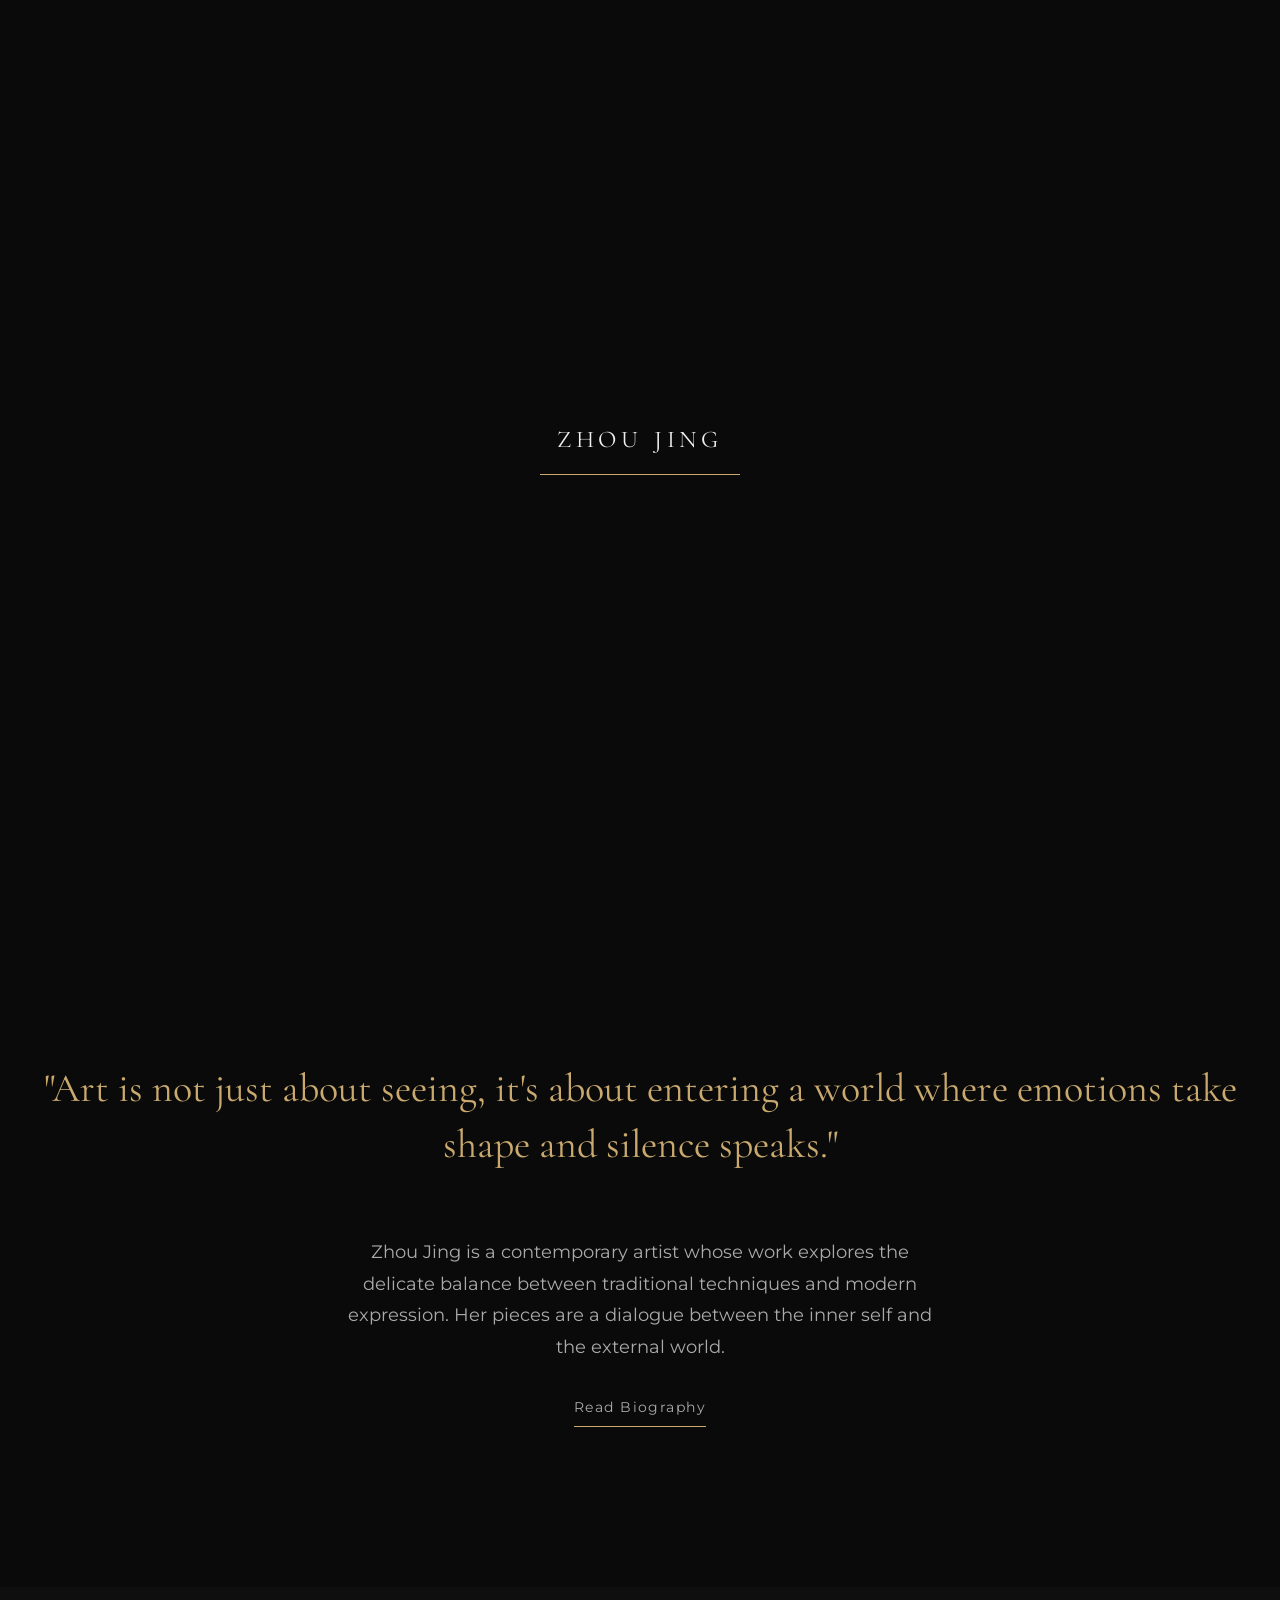
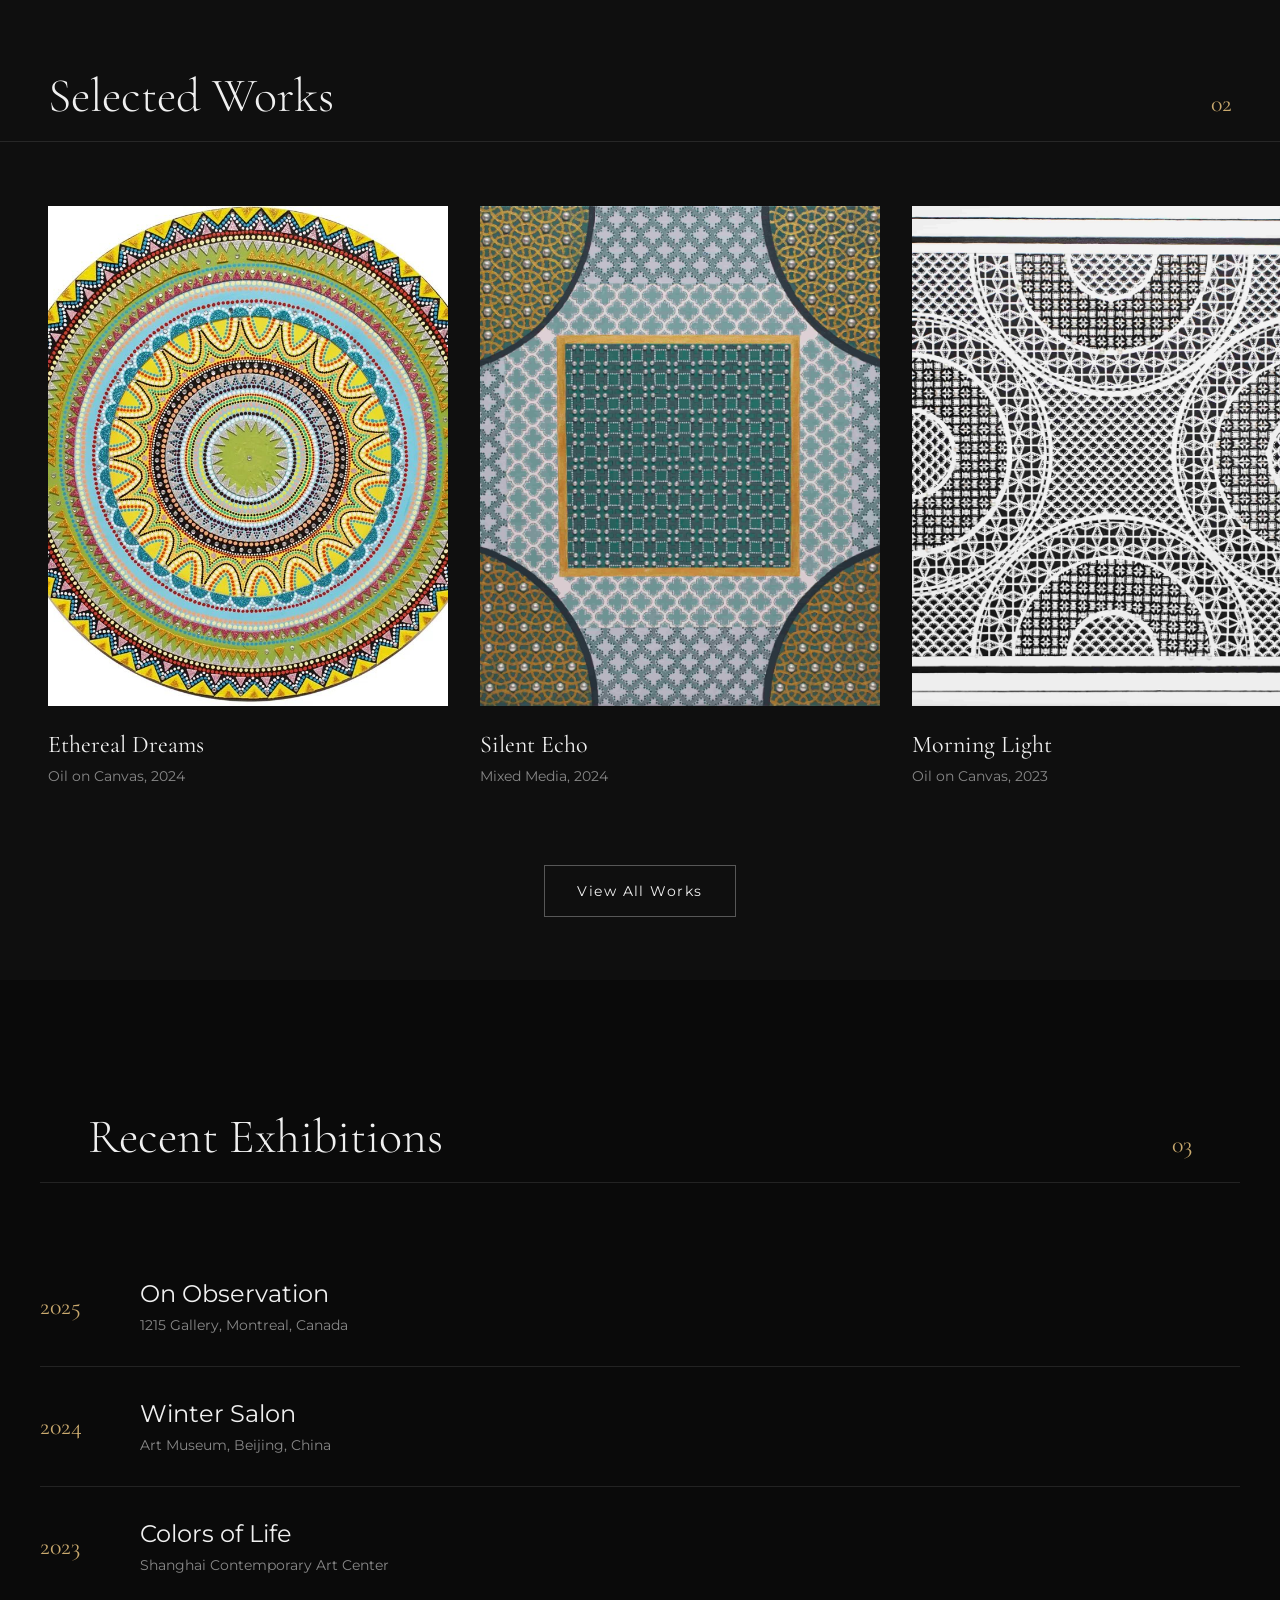
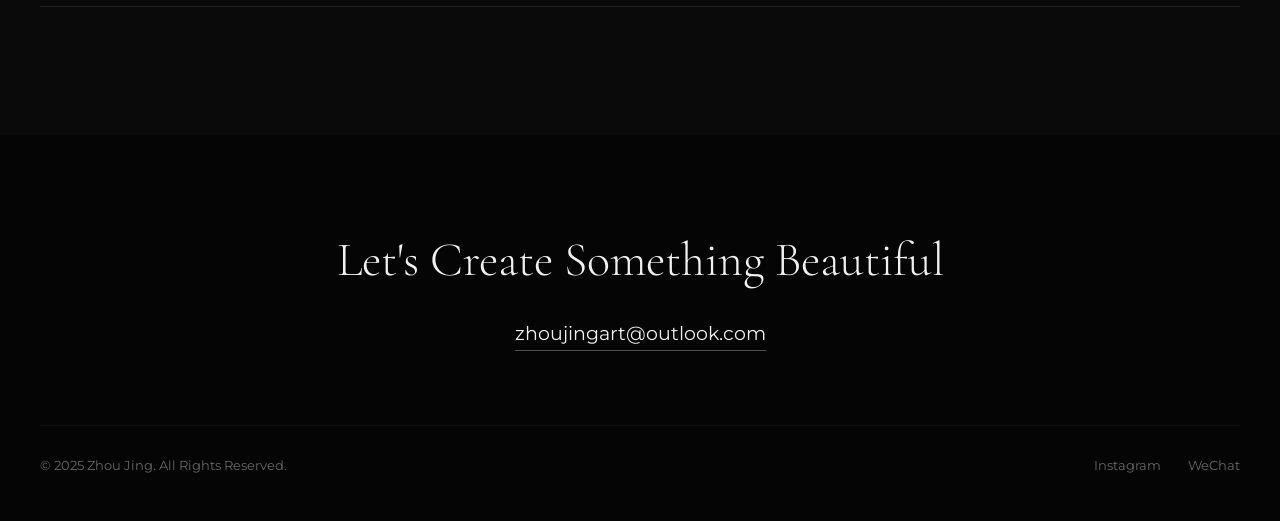
==== v2/index.html @ 1f23a7e6 "Initialize v2 website design: Immersive dark theme, custom cursor, and smooth animations" ====
<!DOCTYPE html>
<html lang="en">

<head>
    <meta charset="UTF-8">
    <meta name="viewport" content="width=device-width, initial-scale=1.0">
    <title>Zhou Jing | Artist</title>
    <link rel="preconnect" href="https://fonts.googleapis.com">
    <link rel="preconnect" href="https://fonts.gstatic.com" crossorigin>
    <link
        href="https://fonts.googleapis.com/css2?family=Cormorant+Garamond:ital,wght@0,300;0,400;0,600;1,400&family=Montserrat:wght@300;400;500&display=swap"
        rel="stylesheet">
    <link rel="stylesheet" href="https://cdnjs.cloudflare.com/ajax/libs/font-awesome/6.0.0/css/all.min.css">
    <link rel="stylesheet" href="css/style.css">
</head>

<body>
    <!-- Custom Cursor -->
    <div class="cursor"></div>
    <div class="cursor-follower"></div>

    <!-- Loading Screen -->
    <div class="loader">
        <div class="loader-text">ZHOU JING</div>
        <div class="loader-line"></div>
    </div>

    <!-- Navigation -->
    <nav class="navbar">
        <div class="logo">ZHOU JING</div>
        <div class="menu-toggle">
            <span>MENU</span>
            <div class="hamburger">
                <div class="line"></div>
                <div class="line"></div>
            </div>
        </div>
    </nav>

    <!-- Full Screen Menu Overlay -->
    <div class="menu-overlay">
        <div class="menu-close">CLOSE</div>
        <ul class="menu-items">
            <li><a href="#home" class="menu-link">Home <span class="menu-number">01</span></a></li>
            <li><a href="#works" class="menu-link">Works <span class="menu-number">02</span></a></li>
            <li><a href="#exhibitions" class="menu-link">Exhibitions <span class="menu-number">03</span></a></li>
            <li><a href="#about" class="menu-link">About <span class="menu-number">04</span></a></li>
            <li><a href="#contact" class="menu-link">Contact <span class="menu-number">05</span></a></li>
        </ul>
        <div class="menu-footer">
            <div class="social-links">
                <a href="#">Instagram</a>
                <a href="#">WeChat</a>
            </div>
        </div>
    </div>

    <main id="smooth-wrapper">
        <div id="smooth-content">

            <!-- Hero Section -->
            <section id="home" class="hero-section">
                <div class="hero-image-container">
                    <div class="hero-image" style="background-image: url('../images/paintings/painting_18.jpg');"></div>
                    <div class="hero-overlay"></div>
                </div>
                <div class="hero-content">
                    <h1 class="hero-title">
                        <span class="line">Contemporary</span>
                        <span class="line">Artist &</span>
                        <span class="line">Designer</span>
                    </h1>
                    <div class="scroll-indicator">
                        <span>SCROLL</span>
                        <div class="line"></div>
                    </div>
                </div>
            </section>

            <!-- Intro Section -->
            <section class="intro-section">
                <div class="container">
                    <div class="intro-text">
                        <p>"Art is not just about seeing, it's about entering a world where emotions take shape and
                            silence speaks."</p>
                    </div>
                    <div class="intro-bio">
                        <p>Zhou Jing is a contemporary artist whose work explores the delicate balance between
                            traditional techniques and modern expression. Her pieces are a dialogue between the inner
                            self and the external world.</p>
                        <a href="#about" class="btn-link">Read Biography</a>
                    </div>
                </div>
            </section>

            <!-- Selected Works (Horizontal Scroll) -->
            <section id="works" class="works-section">
                <div class="section-header">
                    <h2>Selected Works</h2>
                    <span class="section-number">02</span>
                </div>
                <div class="works-gallery">
                    <!-- Work Item 1 -->
                    <div class="work-item">
                        <div class="work-image">
                            <img src="../images/paintings/painting_01.jpg" alt="Artwork 1">
                        </div>
                        <div class="work-info">
                            <h3>Ethereal Dreams</h3>
                            <p>Oil on Canvas, 2024</p>
                        </div>
                    </div>
                    <!-- Work Item 2 -->
                    <div class="work-item">
                        <div class="work-image">
                            <img src="../images/paintings/painting_02.jpg" alt="Artwork 2">
                        </div>
                        <div class="work-info">
                            <h3>Silent Echo</h3>
                            <p>Mixed Media, 2024</p>
                        </div>
                    </div>
                    <!-- Work Item 3 -->
                    <div class="work-item">
                        <div class="work-image">
                            <img src="../images/paintings/painting_03.jpg" alt="Artwork 3">
                        </div>
                        <div class="work-info">
                            <h3>Morning Light</h3>
                            <p>Oil on Canvas, 2023</p>
                        </div>
                    </div>
                    <!-- Work Item 4 -->
                    <div class="work-item">
                        <div class="work-image">
                            <img src="../images/paintings/painting_04.jpg" alt="Artwork 4">
                        </div>
                        <div class="work-info">
                            <h3>Inner Peace</h3>
                            <p>Acrylic, 2023</p>
                        </div>
                    </div>
                </div>
                <div class="view-all-container">
                    <a href="#" class="btn-outline">View All Works</a>
                </div>
            </section>

            <!-- Exhibitions Preview -->
            <section id="exhibitions" class="exhibitions-section">
                <div class="container">
                    <div class="section-header">
                        <h2>Recent Exhibitions</h2>
                        <span class="section-number">03</span>
                    </div>
                    <div class="exhibition-list">
                        <div class="exhibition-row">
                            <div class="ex-year">2025</div>
                            <div class="ex-info">
                                <h3>On Observation</h3>
                                <p>1215 Gallery, Montreal, Canada</p>
                            </div>
                            <div class="ex-link"><i class="fas fa-arrow-right"></i></div>
                        </div>
                        <div class="exhibition-row">
                            <div class="ex-year">2024</div>
                            <div class="ex-info">
                                <h3>Winter Salon</h3>
                                <p>Art Museum, Beijing, China</p>
                            </div>
                            <div class="ex-link"><i class="fas fa-arrow-right"></i></div>
                        </div>
                        <div class="exhibition-row">
                            <div class="ex-year">2023</div>
                            <div class="ex-info">
                                <h3>Colors of Life</h3>
                                <p>Shanghai Contemporary Art Center</p>
                            </div>
                            <div class="ex-link"><i class="fas fa-arrow-right"></i></div>
                        </div>
                    </div>
                </div>
            </section>

            <!-- Footer -->
            <footer id="contact" class="footer-section">
                <div class="container">
                    <div class="footer-content">
                        <h2>Let's Create Something Beautiful</h2>
                        <a href="mailto:zhoujingart@outlook.com" class="email-link">zhoujingart@outlook.com</a>
                        <div class="footer-bottom">
                            <div class="copyright">&copy; 2025 Zhou Jing. All Rights Reserved.</div>
                            <div class="socials">
                                <a href="#">Instagram</a>
                                <a href="#">WeChat</a>
                            </div>
                        </div>
                    </div>
                </div>
            </footer>

        </div>
    </main>

    <script src="js/main.js"></script>
</body>

</html>
---- v2/css/style.css ----
:root {
    --bg-color: #0a0a0a;
    --text-color: #f0f0f0;
    --accent-color: #c9a96e;
    --font-serif: 'Cormorant Garamond', serif;
    --font-sans: 'Montserrat', sans-serif;
    --cursor-size: 20px;
}

* {
    margin: 0;
    padding: 0;
    box-sizing: border-box;
}

body {
    background-color: var(--bg-color);
    color: var(--text-color);
    font-family: var(--font-sans);
    overflow-x: hidden;
    cursor: none; /* Hide default cursor for custom one */
}

a {
    text-decoration: none;
    color: inherit;
    cursor: none;
}

/* Custom Cursor */
.cursor {
    width: 8px;
    height: 8px;
    background: var(--text-color);
    border-radius: 50%;
    position: fixed;
    top: 0;
    left: 0;
    pointer-events: none;
    z-index: 9999;
    transform: translate(-50%, -50%);
    transition: width 0.2s, height 0.2s;
}

.cursor-follower {
    width: 40px;
    height: 40px;
    border: 1px solid rgba(255, 255, 255, 0.5);
    border-radius: 50%;
    position: fixed;
    top: 0;
    left: 0;
    pointer-events: none;
    z-index: 9998;
    transform: translate(-50%, -50%);
    transition: transform 0.1s ease-out;
}

/* Loader */
.loader {
    position: fixed;
    top: 0;
    left: 0;
    width: 100%;
    height: 100%;
    background: var(--bg-color);
    z-index: 10000;
    display: flex;
    flex-direction: column;
    justify-content: center;
    align-items: center;
    transition: opacity 0.5s ease, visibility 0.5s;
}

.loader.hidden {
    opacity: 0;
    visibility: hidden;
}

.loader-text {
    font-family: var(--font-serif);
    font-size: 1.5rem;
    letter-spacing: 0.2em;
    margin-bottom: 20px;
}

.loader-line {
    width: 0;
    height: 1px;
    background: var(--accent-color);
    animation: loadLine 1.5s ease-in-out forwards;
}

@keyframes loadLine {
    0% { width: 0; }
    100% { width: 200px; }
}

/* Navigation */
.navbar {
    position: fixed;
    top: 0;
    left: 0;
    width: 100%;
    padding: 2rem 3rem;
    display: flex;
    justify-content: space-between;
    align-items: center;
    z-index: 1000;
    mix-blend-mode: difference;
}

.logo {
    font-family: var(--font-serif);
    font-size: 1.5rem;
    font-weight: 600;
    letter-spacing: 0.1em;
}

.menu-toggle {
    display: flex;
    align-items: center;
    gap: 1rem;
    cursor: pointer;
}

.menu-toggle span {
    font-size: 0.8rem;
    letter-spacing: 0.1em;
    text-transform: uppercase;
}

.hamburger {
    width: 30px;
    height: 20px;
    display: flex;
    flex-direction: column;
    justify-content: space-between;
}

.hamburger .line {
    width: 100%;
    height: 1px;
    background: #fff;
    transition: transform 0.3s;
}

/* Menu Overlay */
.menu-overlay {
    position: fixed;
    top: 0;
    left: 0;
    width: 100%;
    height: 100%;
    background: var(--bg-color);
    z-index: 2000;
    display: flex;
    flex-direction: column;
    justify-content: center;
    align-items: center;
    opacity: 0;
    visibility: hidden;
    transition: opacity 0.5s ease, visibility 0.5s;
}

.menu-overlay.active {
    opacity: 1;
    visibility: visible;
}

.menu-close {
    position: absolute;
    top: 2rem;
    right: 3rem;
    cursor: pointer;
    font-size: 0.8rem;
    letter-spacing: 0.1em;
}

.menu-items {
    list-style: none;
    text-align: center;
}

.menu-link {
    font-family: var(--font-serif);
    font-size: 4rem;
    color: var(--text-color);
    display: block;
    margin: 1rem 0;
    position: relative;
    transition: color 0.3s;
}

.menu-link:hover {
    color: var(--accent-color);
    font-style: italic;
}

.menu-number {
    font-family: var(--font-sans);
    font-size: 1rem;
    position: absolute;
    top: 0;
    right: -30px;
    opacity: 0.5;
}

/* Hero Section */
.hero-section {
    height: 100vh;
    width: 100%;
    position: relative;
    overflow: hidden;
    display: flex;
    align-items: center;
    justify-content: center;
}

.hero-image-container {
    position: absolute;
    top: 0;
    left: 0;
    width: 100%;
    height: 100%;
    z-index: -1;
}

.hero-image {
    width: 100%;
    height: 100%;
    background-size: cover;
    background-position: center;
    transform: scale(1.1);
    transition: transform 10s ease;
}

.hero-overlay {
    position: absolute;
    top: 0;
    left: 0;
    width: 100%;
    height: 100%;
    background: rgba(0,0,0,0.3);
}

.hero-content {
    text-align: center;
    z-index: 1;
}

.hero-title {
    font-family: var(--font-serif);
    font-size: 6rem;
    line-height: 1;
    font-weight: 300;
    display: flex;
    flex-direction: column;
    mix-blend-mode: overlay;
}

.hero-title .line {
    display: block;
    opacity: 0;
    transform: translateY(30px);
    animation: fadeUp 1s ease forwards;
}

.hero-title .line:nth-child(1) { animation-delay: 0.5s; }
.hero-title .line:nth-child(2) { animation-delay: 0.7s; }
.hero-title .line:nth-child(3) { animation-delay: 0.9s; }

@keyframes fadeUp {
    to {
        opacity: 1;
        transform: translateY(0);
    }
}

.scroll-indicator {
    position: absolute;
    bottom: 3rem;
    left: 50%;
    transform: translateX(-50%);
    display: flex;
    flex-direction: column;
    align-items: center;
    gap: 10px;
    opacity: 0.7;
}

.scroll-indicator span {
    font-size: 0.7rem;
    letter-spacing: 0.2em;
}

.scroll-indicator .line {
    width: 1px;
    height: 50px;
    background: #fff;
}

/* Intro Section */
.intro-section {
    padding: 10rem 2rem;
    background: var(--bg-color);
}

.container {
    max-width: 1200px;
    margin: 0 auto;
}

.intro-text {
    font-family: var(--font-serif);
    font-size: 2.5rem;
    line-height: 1.4;
    text-align: center;
    margin-bottom: 4rem;
    color: var(--accent-color);
}

.intro-bio {
    max-width: 600px;
    margin: 0 auto;
    text-align: center;
    font-size: 1.1rem;
    line-height: 1.8;
    color: #aaa;
}

.btn-link {
    display: inline-block;
    margin-top: 2rem;
    border-bottom: 1px solid var(--accent-color);
    padding-bottom: 5px;
    font-size: 0.9rem;
    letter-spacing: 0.1em;
    transition: color 0.3s;
}

.btn-link:hover {
    color: var(--accent-color);
}

/* Works Section */
.works-section {
    padding: 5rem 0;
    background: #0f0f0f;
    overflow: hidden;
}

.section-header {
    display: flex;
    justify-content: space-between;
    align-items: baseline;
    padding: 0 3rem;
    margin-bottom: 4rem;
    border-bottom: 1px solid rgba(255,255,255,0.1);
    padding-bottom: 1rem;
}

.section-header h2 {
    font-family: var(--font-serif);
    font-size: 3rem;
    font-weight: 300;
}

.section-number {
    font-family: var(--font-serif);
    font-size: 1.5rem;
    color: var(--accent-color);
}

.works-gallery {
    display: flex;
    gap: 2rem;
    padding: 0 3rem;
    overflow-x: auto;
    padding-bottom: 2rem;
    scrollbar-width: none; /* Firefox */
}

.works-gallery::-webkit-scrollbar {
    display: none; /* Chrome/Safari */
}

.work-item {
    min-width: 400px;
    position: relative;
    transition: transform 0.3s;
}

.work-item:hover {
    transform: scale(0.98);
}

.work-image {
    width: 100%;
    height: 500px;
    overflow: hidden;
    margin-bottom: 1.5rem;
}

.work-image img {
    width: 100%;
    height: 100%;
    object-fit: cover;
    transition: transform 0.5s;
}

.work-item:hover .work-image img {
    transform: scale(1.05);
}

.work-info h3 {
    font-family: var(--font-serif);
    font-size: 1.5rem;
    font-weight: 400;
    margin-bottom: 0.5rem;
}

.work-info p {
    font-size: 0.9rem;
    color: #888;
}

.view-all-container {
    text-align: center;
    margin-top: 4rem;
}

.btn-outline {
    border: 1px solid rgba(255,255,255,0.3);
    padding: 1rem 2rem;
    font-size: 0.9rem;
    letter-spacing: 0.1em;
    transition: all 0.3s;
}

.btn-outline:hover {
    background: #fff;
    color: #000;
}

/* Exhibitions Section */
.exhibitions-section {
    padding: 8rem 0;
}

.exhibition-row {
    display: flex;
    align-items: center;
    padding: 2rem 0;
    border-bottom: 1px solid rgba(255,255,255,0.1);
    transition: background 0.3s;
}

.exhibition-row:hover {
    background: rgba(255,255,255,0.02);
}

.ex-year {
    font-family: var(--font-serif);
    font-size: 1.5rem;
    color: var(--accent-color);
    width: 100px;
}

.ex-info {
    flex: 1;
}

.ex-info h3 {
    font-size: 1.5rem;
    font-weight: 400;
    margin-bottom: 0.5rem;
}

.ex-info p {
    color: #888;
    font-size: 0.9rem;
}

.ex-link {
    opacity: 0;
    transform: translateX(-20px);
    transition: all 0.3s;
}

.exhibition-row:hover .ex-link {
    opacity: 1;
    transform: translateX(0);
}

/* Footer */
.footer-section {
    padding: 6rem 0 3rem;
    background: #050505;
    text-align: center;
}

.footer-content h2 {
    font-family: var(--font-serif);
    font-size: 3rem;
    margin-bottom: 2rem;
    font-weight: 300;
}

.email-link {
    font-size: 1.2rem;
    border-bottom: 1px solid rgba(255,255,255,0.3);
    padding-bottom: 5px;
    transition: color 0.3s;
}

.email-link:hover {
    color: var(--accent-color);
    border-color: var(--accent-color);
}

.footer-bottom {
    margin-top: 5rem;
    display: flex;
    justify-content: space-between;
    align-items: center;
    font-size: 0.8rem;
    color: #666;
    border-top: 1px solid rgba(255,255,255,0.05);
    padding-top: 2rem;
}

.socials a {
    margin-left: 1.5rem;
    transition: color 0.3s;
}

.socials a:hover {
    color: #fff;
}

/* Responsive */
@media (max-width: 768px) {
    .hero-title {
        font-size: 3rem;
    }
    
    .navbar {
        padding: 1.5rem;
    }
    
    .works-gallery {
        padding: 0 1.5rem;
    }
    
    .work-item {
        min-width: 300px;
    }
    
    .section-header {
        padding: 0 1.5rem;
    }
    
    .footer-bottom {
        flex-direction: column;
        gap: 1rem;
    }
}
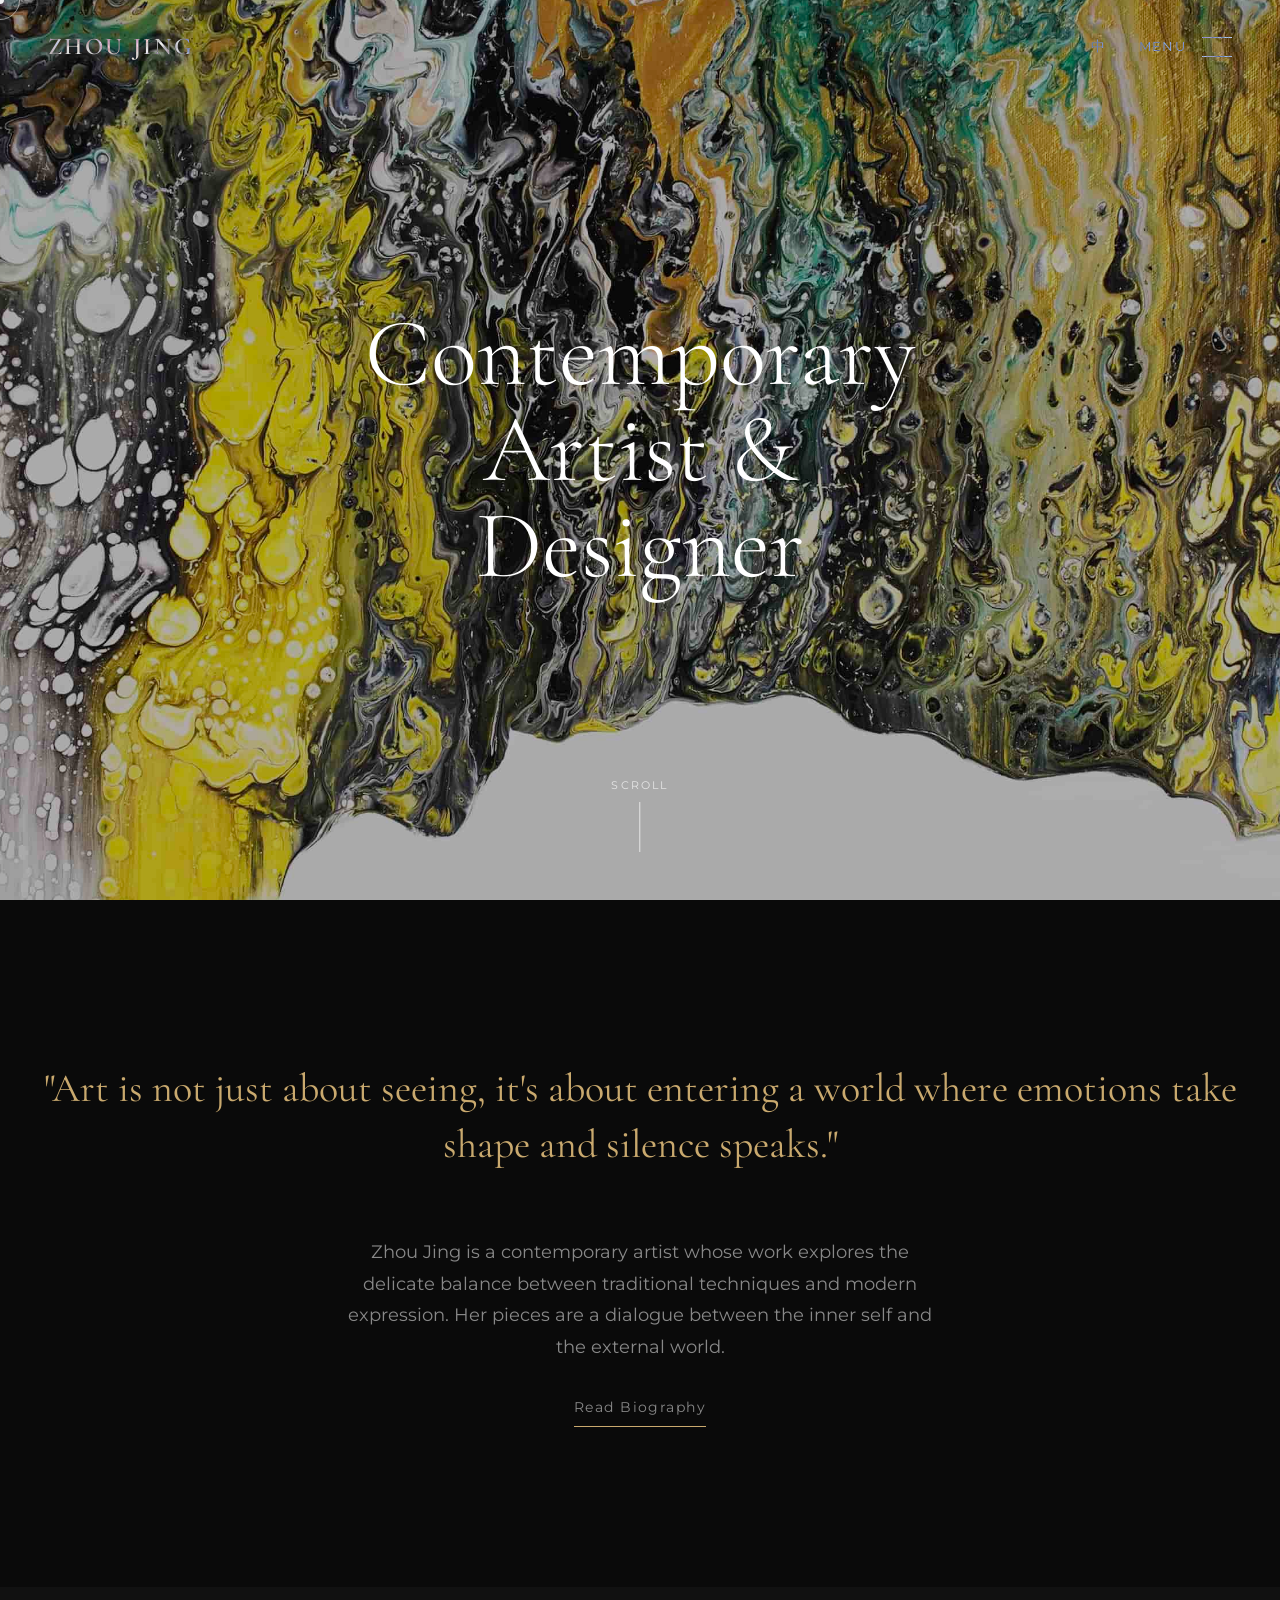
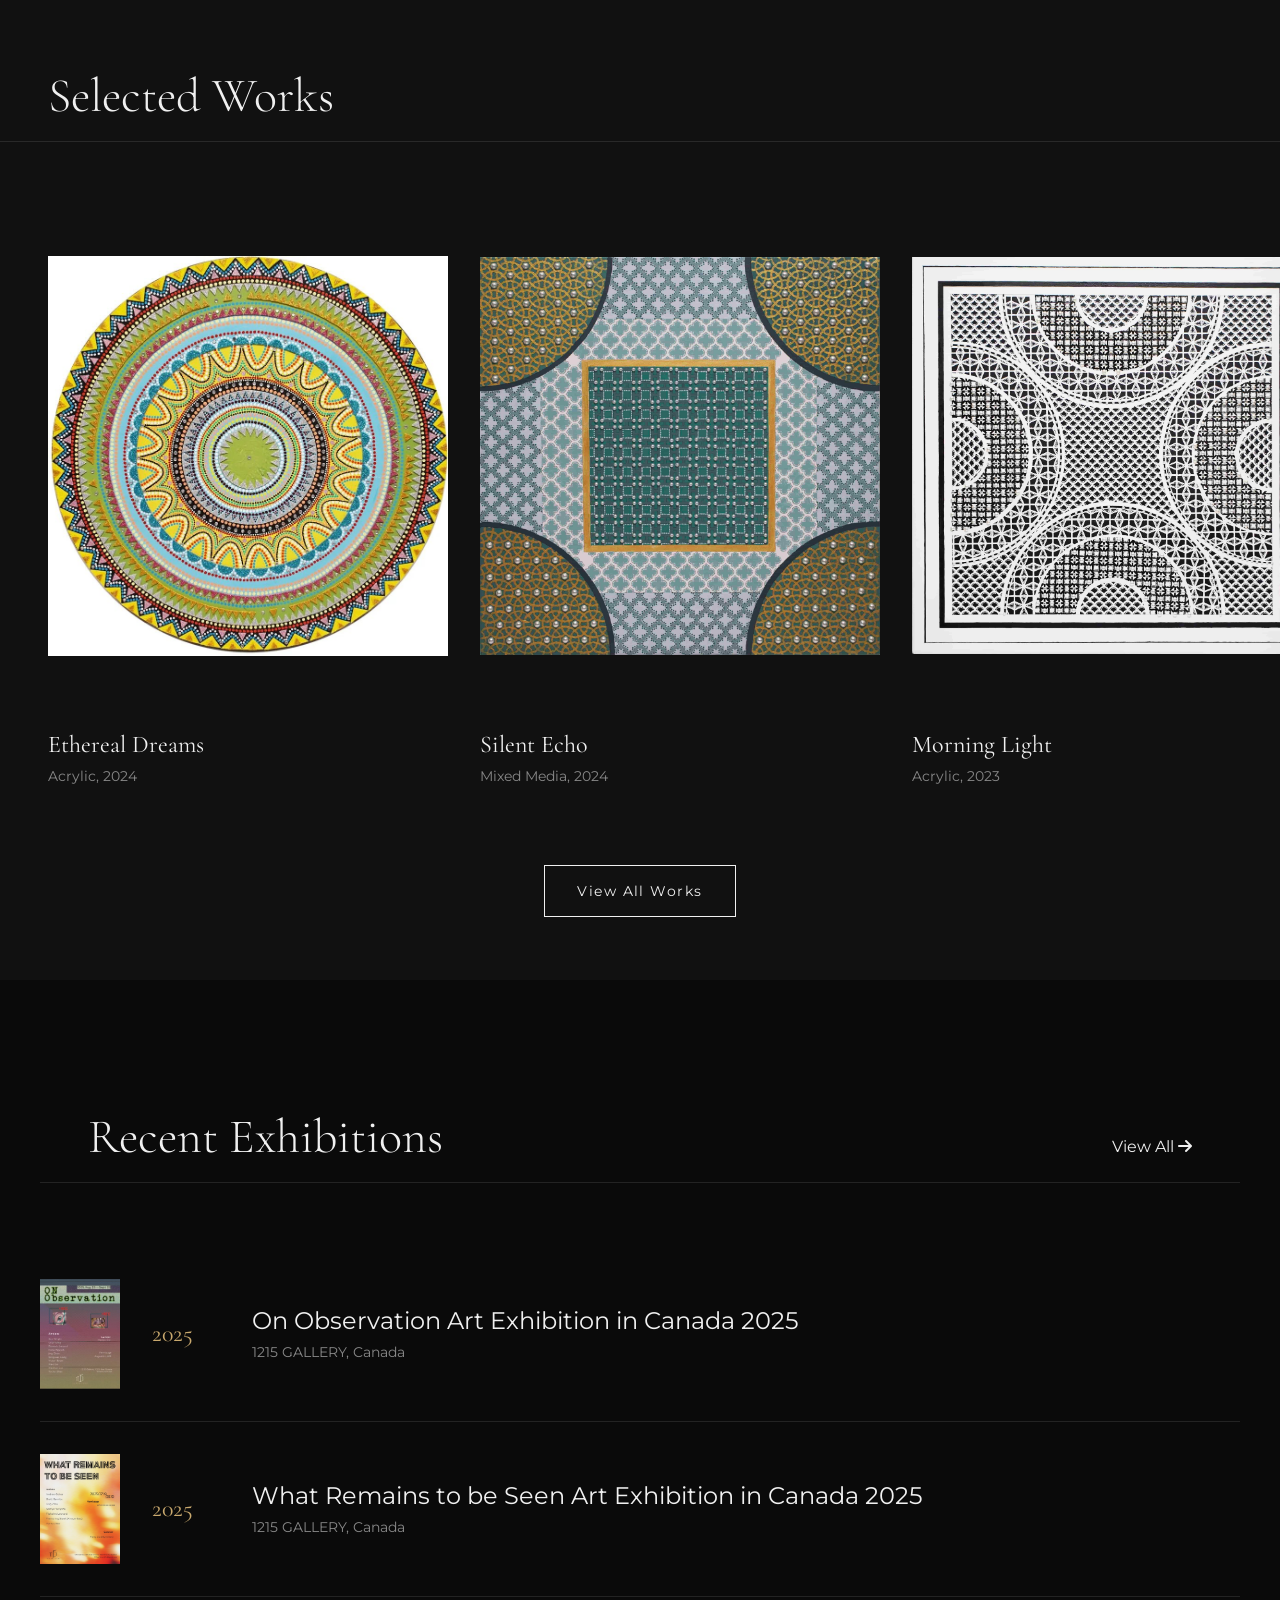
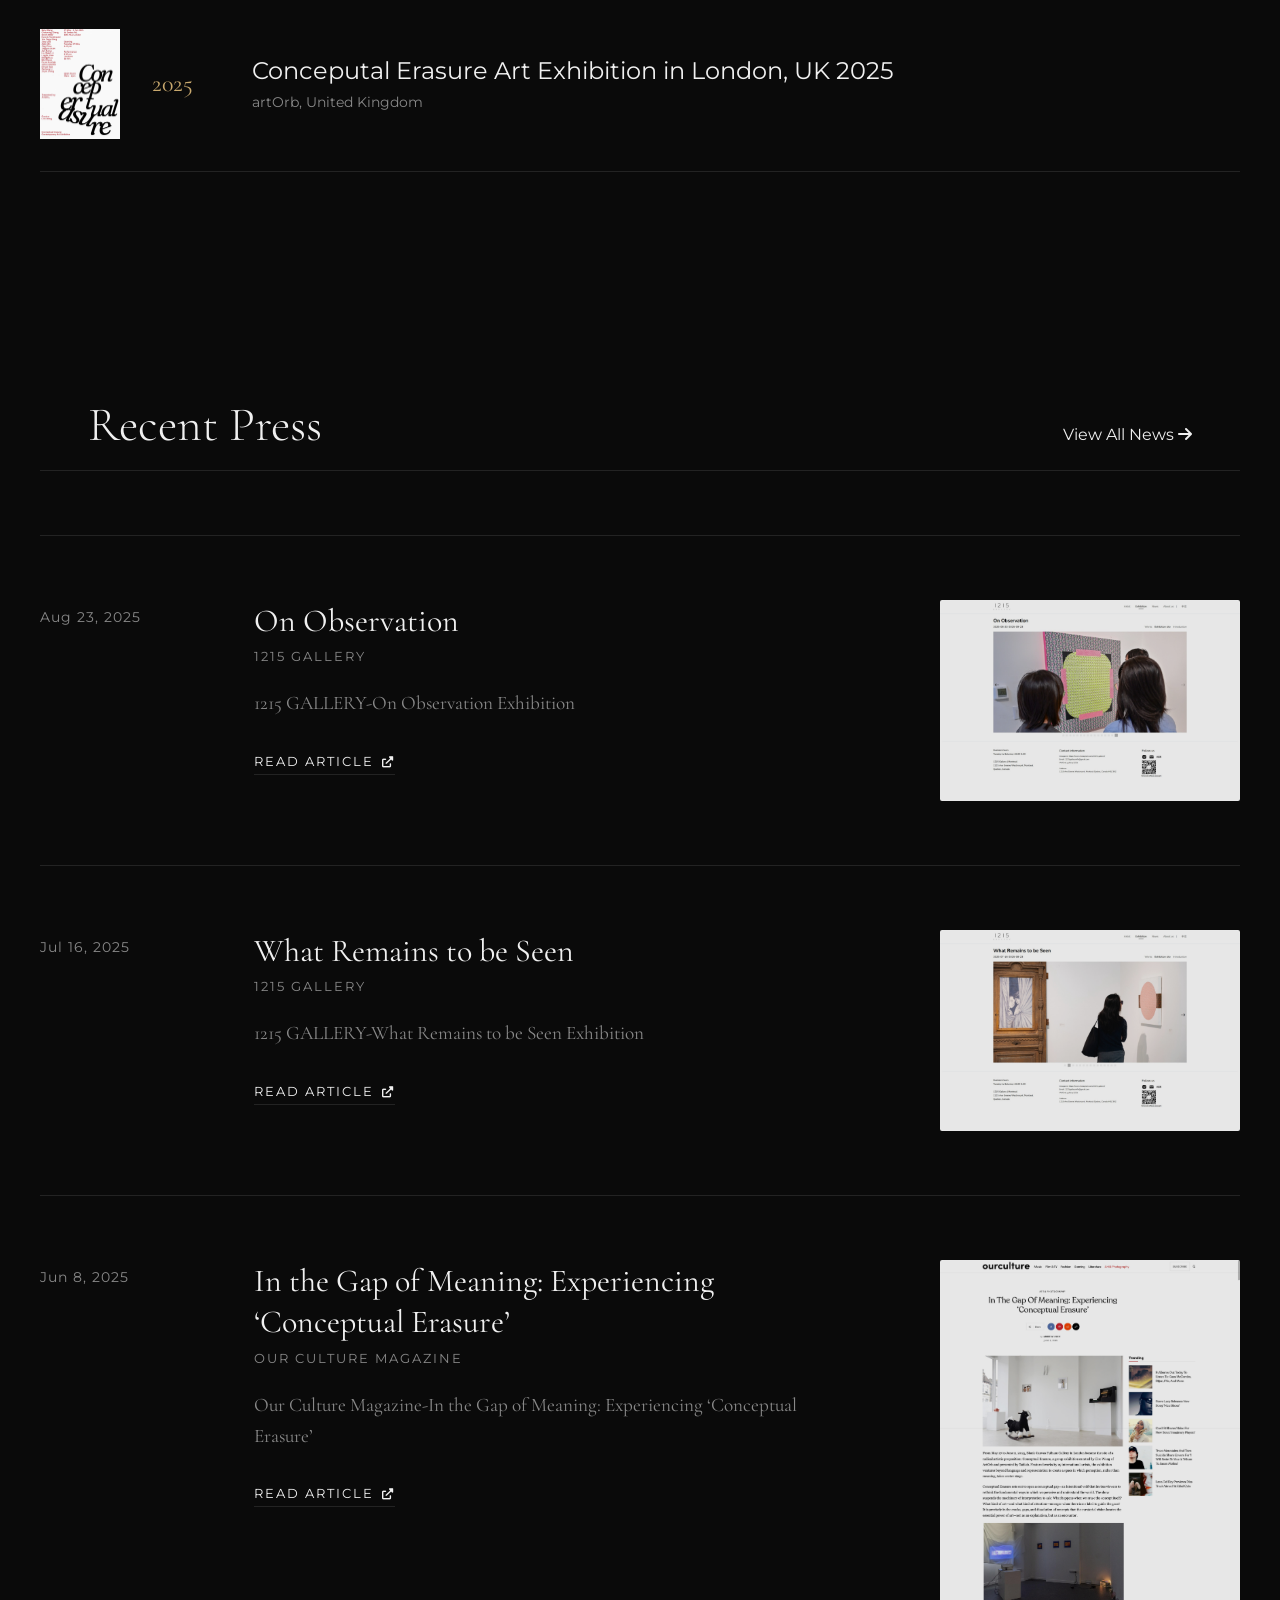
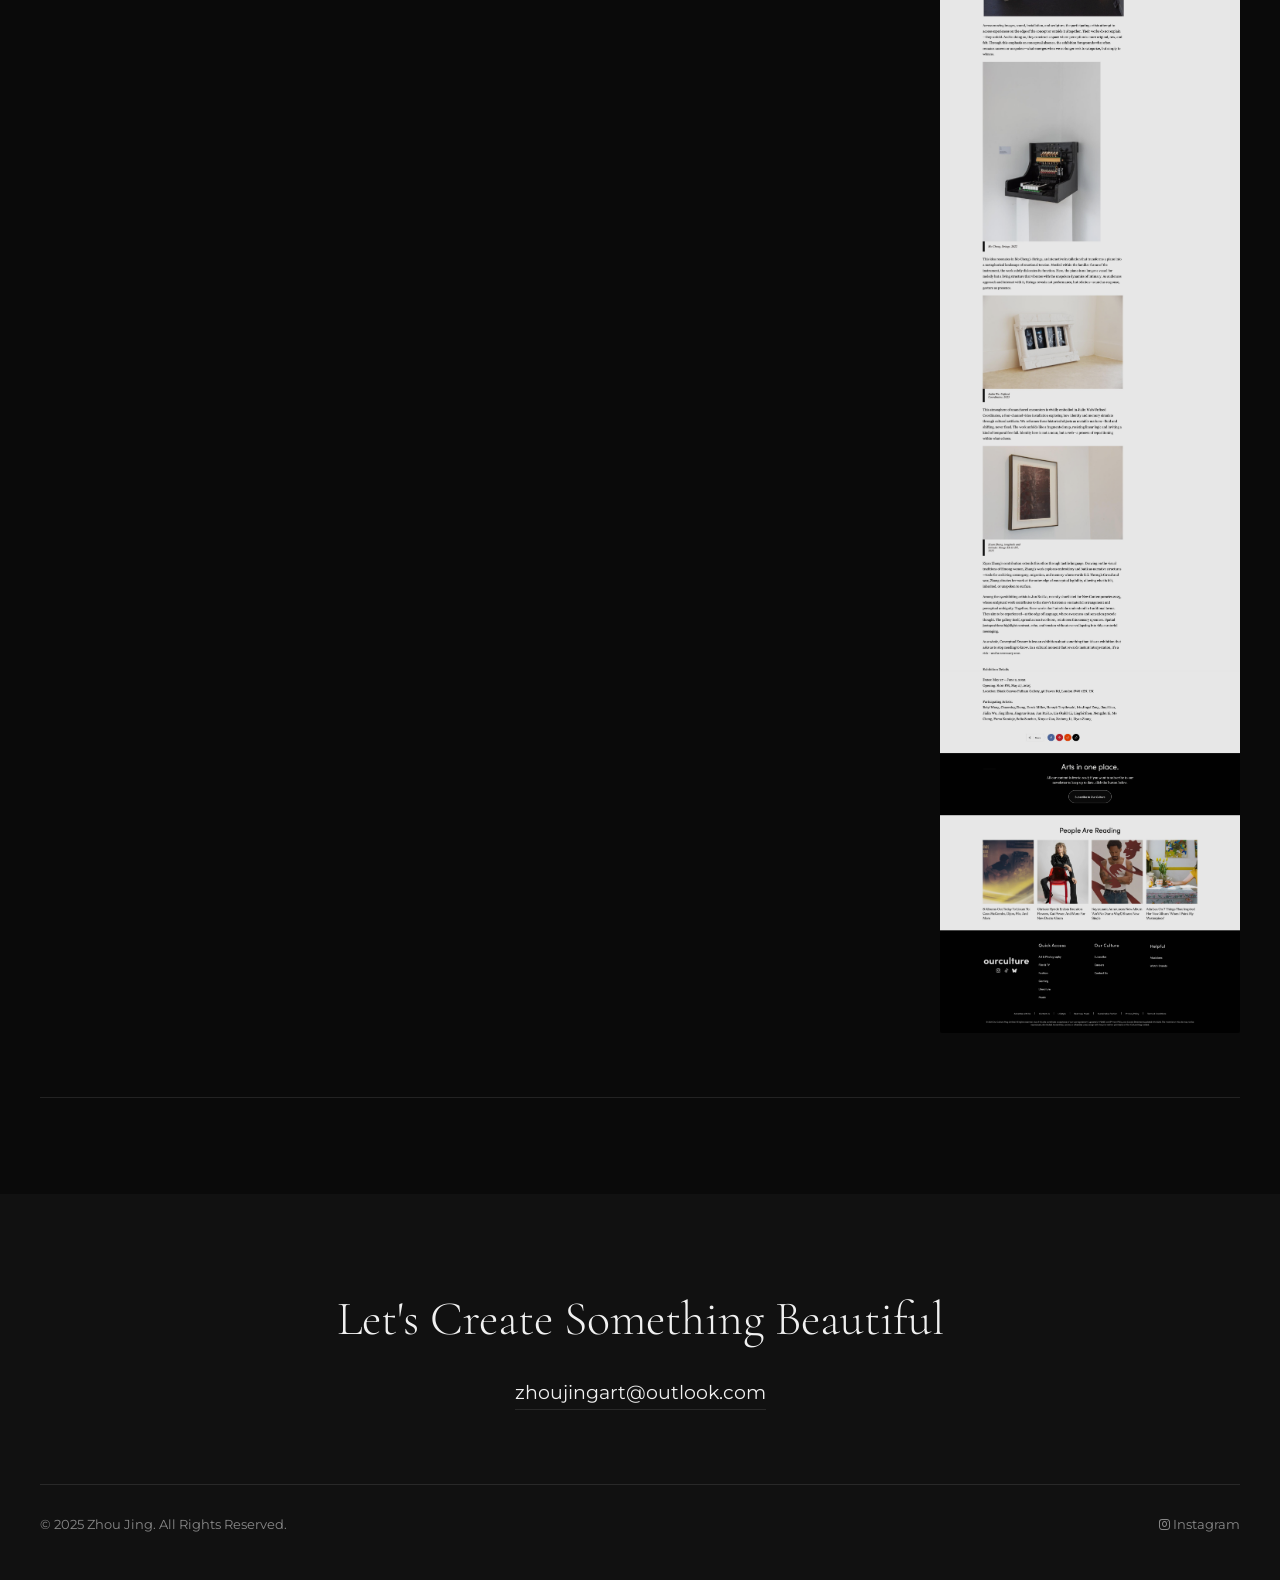
==== commit 510192d4: "feat(exhibition): add artworks and press sections to detail page - Implement "Exhibited Works" and "" ====
--- a/v2/index.html
+++ b/v2/index.html
@@ -12,6 +12,7 @@
         rel="stylesheet">
     <link rel="stylesheet" href="https://cdnjs.cloudflare.com/ajax/libs/font-awesome/6.0.0/css/all.min.css">
     <link rel="stylesheet" href="css/style.css">
+    <link rel="stylesheet" href="css/press.css">
 </head>
 
 <body>
@@ -28,29 +29,45 @@
     <!-- Navigation -->
     <nav class="navbar">
         <div class="logo">ZHOU JING</div>
-        <div class="menu-toggle">
-            <span>MENU</span>
-            <div class="hamburger">
-                <div class="line"></div>
-                <div class="line"></div>
+        <div class="nav-controls">
+            <div class="lang-toggle">
+                <span class="lang-text">中</span>
+            </div>
+            <div class="menu-toggle">
+                <span data-i18n="nav.menu">MENU</span>
+                <div class="hamburger">
+                    <div class="line"></div>
+                    <div class="line"></div>
+                </div>
             </div>
         </div>
     </nav>
 
     <!-- Full Screen Menu Overlay -->
     <div class="menu-overlay">
-        <div class="menu-close">CLOSE</div>
+        <div class="menu-close" data-i18n="nav.close">CLOSE</div>
         <ul class="menu-items">
-            <li><a href="#home" class="menu-link">Home <span class="menu-number">01</span></a></li>
-            <li><a href="#works" class="menu-link">Works <span class="menu-number">02</span></a></li>
-            <li><a href="#exhibitions" class="menu-link">Exhibitions <span class="menu-number">03</span></a></li>
-            <li><a href="#about" class="menu-link">About <span class="menu-number">04</span></a></li>
-            <li><a href="#contact" class="menu-link">Contact <span class="menu-number">05</span></a></li>
+            <li><a href="index.html" class="menu-link"><span data-i18n="nav.home">Home</span> <span
+                        class="menu-number">01</span></a></li>
+            <li><a href="gallery.html" class="menu-link"><span data-i18n="nav.works">Works</span> <span
+                        class="menu-number">02</span></a></li>
+            <li><a href="exhibitions.html" class="menu-link"><span data-i18n="nav.exhibitions">Exhibitions</span> <span
+                        class="menu-number">03</span></a></li>
+            <li><a href="about.html" class="menu-link"><span data-i18n="nav.about">About</span> <span
+                        class="menu-number">04</span></a></li>
+            <li><a href="press.html" class="menu-link"><span data-i18n="nav.press">Press</span> <span
+                        class="menu-number">05</span></a></li>
+            <li><a href="studio.html" class="menu-link"><span data-i18n="nav.studio">Studio</span> <span
+                        class="menu-number">06</span></a></li>
+            <li><a href="contact.html" class="menu-link"><span data-i18n="nav.contact">Contact</span> <span
+                        class="menu-number">07</span></a></li>
         </ul>
         <div class="menu-footer">
             <div class="social-links">
-                <a href="#">Instagram</a>
-                <a href="#">WeChat</a>
+                <a href="https://www.instagram.com/jingzhou88888?igsh=azh5Y3R3cno5MHUy&utm_source=qr" target="_blank"
+                    rel="noopener" class="social-item">
+                    <i class="fab fa-instagram"></i> Instagram
+                </a>
             </div>
         </div>
     </div>
@@ -65,13 +82,13 @@
                     <div class="hero-overlay"></div>
                 </div>
                 <div class="hero-content">
-                    <h1 class="hero-title">
+                    <h1 class="hero-title" data-i18n="home.heroTitle">
                         <span class="line">Contemporary</span>
                         <span class="line">Artist &</span>
                         <span class="line">Designer</span>
                     </h1>
                     <div class="scroll-indicator">
-                        <span>SCROLL</span>
+                        <span data-i18n="home.scroll">SCROLL</span>
                         <div class="line"></div>
                     </div>
                 </div>
@@ -81,14 +98,16 @@
             <section class="intro-section">
                 <div class="container">
                     <div class="intro-text">
-                        <p>"Art is not just about seeing, it's about entering a world where emotions take shape and
+                        <p data-i18n="home.introQuote">"Art is not just about seeing, it's about entering a world where
+                            emotions take shape and
                             silence speaks."</p>
                     </div>
                     <div class="intro-bio">
-                        <p>Zhou Jing is a contemporary artist whose work explores the delicate balance between
+                        <p data-i18n="home.introBio">Zhou Jing is a contemporary artist whose work explores the delicate
+                            balance between
                             traditional techniques and modern expression. Her pieces are a dialogue between the inner
                             self and the external world.</p>
-                        <a href="#about" class="btn-link">Read Biography</a>
+                        <a href="about.html" class="btn-link" data-i18n="home.readBio">Read Biography</a>
                     </div>
                 </div>
             </section>
@@ -96,8 +115,7 @@
             <!-- Selected Works (Horizontal Scroll) -->
             <section id="works" class="works-section">
                 <div class="section-header">
-                    <h2>Selected Works</h2>
-                    <span class="section-number">02</span>
+                    <h2 data-i18n="home.selectedWorks">Selected Works</h2>
                 </div>
                 <div class="works-gallery">
                     <!-- Work Item 1 -->
@@ -107,7 +125,7 @@
                         </div>
                         <div class="work-info">
                             <h3>Ethereal Dreams</h3>
-                            <p>Oil on Canvas, 2024</p>
+                            <p>Acrylic, 2024</p>
                         </div>
                     </div>
                     <!-- Work Item 2 -->
@@ -127,13 +145,13 @@
                         </div>
                         <div class="work-info">
                             <h3>Morning Light</h3>
-                            <p>Oil on Canvas, 2023</p>
+                            <p>Acrylic, 2023</p>
                         </div>
                     </div>
                     <!-- Work Item 4 -->
                     <div class="work-item">
                         <div class="work-image">
-                            <img src="../images/paintings/painting_04.jpg" alt="Artwork 4">
+                            <img src="../images/paintings/painting_04.png" alt="Artwork 4">
                         </div>
                         <div class="work-info">
                             <h3>Inner Peace</h3>
@@ -142,67 +160,67 @@
                     </div>
                 </div>
                 <div class="view-all-container">
-                    <a href="#" class="btn-outline">View All Works</a>
+                    <a href="gallery.html" class="btn-outline" data-i18n="home.viewAllWorks">View All Works</a>
                 </div>
             </section>
 
             <!-- Exhibitions Preview -->
-            <section id="exhibitions" class="exhibitions-section">
+            <section class="exhibitions-section">
                 <div class="container">
                     <div class="section-header">
-                        <h2>Recent Exhibitions</h2>
-                        <span class="section-number">03</span>
+                        <h2 class="section-title" data-i18n="home.recentExhibitions">Recent Exhibitions</h2>
+                        <a href="exhibitions.html" class="view-all-link"><span data-i18n="home.viewAll">View All</span>
+                            <i class="fas fa-arrow-right"></i></a>
                     </div>
                     <div class="exhibition-list">
-                        <div class="exhibition-row">
-                            <div class="ex-year">2025</div>
-                            <div class="ex-info">
-                                <h3>On Observation</h3>
-                                <p>1215 Gallery, Montreal, Canada</p>
-                            </div>
-                            <div class="ex-link"><i class="fas fa-arrow-right"></i></div>
-                        </div>
-                        <div class="exhibition-row">
-                            <div class="ex-year">2024</div>
-                            <div class="ex-info">
-                                <h3>Winter Salon</h3>
-                                <p>Art Museum, Beijing, China</p>
-                            </div>
-                            <div class="ex-link"><i class="fas fa-arrow-right"></i></div>
-                        </div>
-                        <div class="exhibition-row">
-                            <div class="ex-year">2023</div>
-                            <div class="ex-info">
-                                <h3>Colors of Life</h3>
-                                <p>Shanghai Contemporary Art Center</p>
-                            </div>
-                            <div class="ex-link"><i class="fas fa-arrow-right"></i></div>
-                        </div>
+                        <!-- Content rendered by js/render-exhibitions.js -->
+                    </div>
+                </div>
+            </section>
+
+            <!-- Recent Press -->
+            <section class="recent-press-section" style="padding: 6rem 0;">
+                <div class="container">
+                    <div class="section-header">
+                        <h2 class="section-title" data-i18n="home.recentPress">Recent Press</h2>
+                        <a href="press.html" class="view-all-link"><span data-i18n="home.viewAllNews">View All</span> <i
+                                class="fas fa-arrow-right"></i></a>
+                    </div>
+                    <div class="recent-press-list">
+                        <!-- Content rendered by js/render-press.js -->
                     </div>
                 </div>
             </section>
 
             <!-- Footer -->
-            <footer id="contact" class="footer-section">
+            <footer class="footer-section">
                 <div class="container">
                     <div class="footer-content">
-                        <h2>Let's Create Something Beautiful</h2>
+                        <a href="contact.html" class="footer-cta-link">
+                            <h2 data-i18n="footer.title">Let's Create Something Beautiful</h2>
+                        </a>
                         <a href="mailto:zhoujingart@outlook.com" class="email-link">zhoujingart@outlook.com</a>
                         <div class="footer-bottom">
-                            <div class="copyright">&copy; 2025 Zhou Jing. All Rights Reserved.</div>
+                            <div class="copyright" data-i18n="footer.rights">&copy; 2025 Zhou Jing. All Rights Reserved.
+                            </div>
                             <div class="socials">
-                                <a href="#">Instagram</a>
-                                <a href="#">WeChat</a>
+                                <a href="https://www.instagram.com/jingzhou88888?igsh=azh5Y3R3cno5MHUy&utm_source=qr"
+                                    target="_blank" rel="noopener" class="social-item">
+                                    <i class="fab fa-instagram"></i> Instagram
+                                </a>
                             </div>
                         </div>
                     </div>
                 </div>
             </footer>
-
-        </div>
     </main>
 
+    <script src="../js/exhibitions.js"></script>
+    <script src="js/render-exhibitions.js"></script>
+    <script src="../js/press.js"></script>
+    <script src="js/render-press.js"></script>
     <script src="js/main.js"></script>
+    <script src="js/language.js"></script>
 </body>
 
 </html>
--- a/v2/css/style.css
+++ b/v2/css/style.css
@@ -1,10 +1,26 @@
 :root {
+    /* Default Dark Theme */
     --bg-color: #0a0a0a;
+    --bg-secondary: #111111;
     --text-color: #f0f0f0;
+    --text-muted: #888888;
+    --border-color: rgba(255, 255, 255, 0.1);
     --accent-color: #c9a96e;
+    --cursor-border: rgba(255, 255, 255, 0.5);
+    
     --font-serif: 'Cormorant Garamond', serif;
     --font-sans: 'Montserrat', sans-serif;
     --cursor-size: 20px;
+}
+
+[data-theme="light"] {
+    --bg-color: #ffffff;
+    --bg-secondary: #f9f9f9;
+    --text-color: #1a1a1a;
+    --text-muted: #666666;
+    --border-color: rgba(0, 0, 0, 0.1);
+    --accent-color: #a68b5b;
+    --cursor-border: rgba(0, 0, 0, 0.2);
 }
 
 * {
@@ -19,6 +35,7 @@
     font-family: var(--font-sans);
     overflow-x: hidden;
     cursor: none; /* Hide default cursor for custom one */
+    transition: background-color 0.3s ease, color 0.3s ease;
 }
 
 a {
@@ -45,7 +62,7 @@
 .cursor-follower {
     width: 40px;
     height: 40px;
-    border: 1px solid rgba(255, 255, 255, 0.5);
+    border: 1px solid var(--cursor-border);
     border-radius: 50%;
     position: fixed;
     top: 0;
@@ -108,6 +125,7 @@
     align-items: center;
     z-index: 1000;
     mix-blend-mode: difference;
+    color: #fff;
 }
 
 .logo {
@@ -115,6 +133,23 @@
     font-size: 1.5rem;
     font-weight: 600;
     letter-spacing: 0.1em;
+}
+
+.nav-controls {
+    display: flex;
+    align-items: center;
+    gap: 2rem;
+}
+
+.lang-toggle {
+    cursor: pointer;
+    font-size: 0.9rem;
+    letter-spacing: 0.1em;
+    transition: opacity 0.3s;
+}
+
+.lang-toggle:hover {
+    opacity: 0.7;
 }
 
 .menu-toggle {
@@ -257,6 +292,7 @@
     display: flex;
     flex-direction: column;
     mix-blend-mode: overlay;
+    color: #ffffff; /* Always white because it's over an image */
 }
 
 .hero-title .line {
@@ -287,6 +323,7 @@
     align-items: center;
     gap: 10px;
     opacity: 0.7;
+    color: #fff; /* Always white to be visible on hero image */
 }
 
 .scroll-indicator span {
@@ -326,7 +363,7 @@
     text-align: center;
     font-size: 1.1rem;
     line-height: 1.8;
-    color: #aaa;
+    color: var(--text-muted);
 }
 
 .btn-link {
@@ -346,8 +383,9 @@
 /* Works Section */
 .works-section {
     padding: 5rem 0;
-    background: #0f0f0f;
+    background: var(--bg-secondary);
     overflow: hidden;
+    transition: background-color 0.3s ease;
 }
 
 .section-header {
@@ -356,7 +394,7 @@
     align-items: baseline;
     padding: 0 3rem;
     margin-bottom: 4rem;
-    border-bottom: 1px solid rgba(255,255,255,0.1);
+    border-bottom: 1px solid var(--border-color);
     padding-bottom: 1rem;
 }
 
@@ -378,11 +416,11 @@
     padding: 0 3rem;
     overflow-x: auto;
     padding-bottom: 2rem;
-    scrollbar-width: none; /* Firefox */
+    -ms-overflow-style: none; /* IE and Edge */
 }
 
 .works-gallery::-webkit-scrollbar {
-    display: none; /* Chrome/Safari */
+    display: none; /* Chrome/Safari/Edge */
 }
 
 .work-item {
@@ -405,7 +443,7 @@
 .work-image img {
     width: 100%;
     height: 100%;
-    object-fit: cover;
+    object-fit: contain;
     transition: transform 0.5s;
 }
 
@@ -422,7 +460,7 @@
 
 .work-info p {
     font-size: 0.9rem;
-    color: #888;
+    color: var(--text-muted);
 }
 
 .view-all-container {
@@ -431,7 +469,8 @@
 }
 
 .btn-outline {
-    border: 1px solid rgba(255,255,255,0.3);
+    border: 1px solid var(--text-color);
+    color: var(--text-color);
     padding: 1rem 2rem;
     font-size: 0.9rem;
     letter-spacing: 0.1em;
@@ -439,8 +478,8 @@
 }
 
 .btn-outline:hover {
-    background: #fff;
-    color: #000;
+    background: var(--text-color);
+    color: var(--bg-color);
 }
 
 /* Exhibitions Section */
@@ -454,10 +493,30 @@
     padding: 2rem 0;
     border-bottom: 1px solid rgba(255,255,255,0.1);
     transition: background 0.3s;
+    cursor: pointer;
 }
 
 .exhibition-row:hover {
     background: rgba(255,255,255,0.02);
+}
+
+.ex-image {
+    width: 80px;
+    height: 110px;
+    margin-right: 2rem;
+    overflow: hidden;
+    flex-shrink: 0;
+}
+
+.ex-image img {
+    width: 100%;
+    height: 100%;
+    object-fit: cover;
+    transition: transform 0.3s ease;
+}
+
+.exhibition-row:hover .ex-image img {
+    transform: scale(1.05);
 }
 
 .ex-year {
@@ -496,8 +555,9 @@
 /* Footer */
 .footer-section {
     padding: 6rem 0 3rem;
-    background: #050505;
+    background: var(--bg-secondary);
     text-align: center;
+    transition: background-color 0.3s ease;
 }
 
 .footer-content h2 {
@@ -507,11 +567,22 @@
     font-weight: 300;
 }
 
+.footer-cta-link {
+    text-decoration: none;
+    color: inherit;
+    display: block;
+    transition: opacity 0.3s ease;
+}
+
+.footer-cta-link:hover {
+    opacity: 0.7;
+}
+
 .email-link {
     font-size: 1.2rem;
-    border-bottom: 1px solid rgba(255,255,255,0.3);
+    border-bottom: 1px solid var(--border-color);
     padding-bottom: 5px;
-    transition: color 0.3s;
+    transition: color 0.3s, border-color 0.3s;
 }
 
 .email-link:hover {
@@ -525,8 +596,8 @@
     justify-content: space-between;
     align-items: center;
     font-size: 0.8rem;
-    color: #666;
-    border-top: 1px solid rgba(255,255,255,0.05);
+    color: var(--text-muted);
+    border-top: 1px solid var(--border-color);
     padding-top: 2rem;
 }
 
@@ -536,7 +607,239 @@
 }
 
 .socials a:hover {
+    color: var(--text-color);
+}
+
+/* Gallery Page Styles */
+.page-header {
+    padding: 12rem 0 6rem;
+    text-align: center;
+}
+
+.page-title {
+    font-family: var(--font-serif);
+    font-size: 4rem;
+    font-weight: 300;
+    margin-bottom: 1rem;
+}
+
+.page-subtitle {
+    font-size: 1.1rem;
+    color: #888;
+    max-width: 600px;
+    margin: 0 auto;
+}
+
+.gallery-section {
+    padding-bottom: 8rem;
+}
+
+.filter-bar {
+    display: flex;
+    justify-content: center;
+    gap: 2rem;
+    margin-bottom: 4rem;
+    flex-wrap: wrap;
+}
+
+.filter-btn {
+    background: none;
+    border: none;
+    color: #888;
+    font-family: var(--font-sans);
+    font-size: 0.9rem;
+    letter-spacing: 0.1em;
+    cursor: pointer;
+    padding-bottom: 5px;
+    border-bottom: 1px solid transparent;
+    transition: all 0.3s;
+}
+
+.filter-btn:hover, .filter-btn.active {
+    color: var(--accent-color);
+    border-color: var(--accent-color);
+}
+
+.v2-gallery-grid {
+    display: grid;
+    grid-template-columns: repeat(auto-fill, minmax(350px, 1fr));
+    gap: 3rem;
+}
+
+.gallery-item {
+    opacity: 1;
+    transform: translateY(0);
+    transition: opacity 0.5s ease, transform 0.5s ease;
+}
+
+.gallery-item.hidden {
+    display: none;
+}
+
+.gallery-img-container {
+    position: relative;
+    overflow: hidden;
+    margin-bottom: 1.5rem;
+    cursor: pointer;
+    aspect-ratio: 3/4;
+}
+
+.gallery-img-container img {
+    width: 100%;
+    height: 100%;
+    object-fit: contain;
+    transition: transform 0.5s;
+}
+
+.gallery-item:hover .gallery-img-container img {
+    transform: scale(1.05);
+}
+
+.gallery-overlay {
+    position: absolute;
+    top: 0;
+    left: 0;
+    width: 100%;
+    height: 100%;
+    background: rgba(0,0,0,0.4);
+    display: flex;
+    justify-content: center;
+    align-items: center;
+    opacity: 0;
+    transition: opacity 0.3s;
+}
+
+.sold-badge {
+    position: absolute;
+    top: 1rem;
+    right: 1rem;
+    background: rgba(0, 0, 0, 0.7);
     color: #fff;
+    padding: 0.3rem 0.8rem;
+    font-size: 0.8rem;
+    letter-spacing: 0.05em;
+    text-transform: uppercase;
+    pointer-events: none;
+}
+
+.gallery-size {
+    font-size: 0.85rem;
+    color: var(--text-muted);
+    margin-top: 0.3rem;
+}
+
+.gallery-item:hover .gallery-overlay {
+    opacity: 1;
+}
+
+.view-btn {
+    border: 1px solid #fff;
+    color: #fff;
+    padding: 0.8rem 2rem;
+    font-size: 0.9rem;
+    letter-spacing: 0.1em;
+    text-transform: uppercase;
+}
+
+.gallery-info h3 {
+    font-family: var(--font-serif);
+    font-size: 1.5rem;
+    font-weight: 400;
+    margin-bottom: 0.5rem;
+}
+
+.gallery-info p {
+    font-size: 0.9rem;
+    color: #888;
+}
+
+/* Lightbox */
+.lightbox {
+    position: fixed;
+    top: 0;
+    left: 0;
+    width: 100%;
+    height: 100%;
+    background: rgba(0,0,0,0.95);
+    z-index: 3000;
+    display: flex;
+    justify-content: center;
+    align-items: center;
+    opacity: 0;
+    visibility: hidden;
+    transition: opacity 0.3s, visibility 0.3s;
+}
+
+.lightbox.active {
+    opacity: 1;
+    visibility: visible;
+}
+
+.lightbox-content {
+    max-width: 90%;
+    max-height: 90vh;
+    text-align: center;
+    position: relative;
+}
+
+.lightbox-img {
+    max-width: 100%;
+    max-height: 80vh;
+    object-fit: contain;
+    box-shadow: 0 0 20px rgba(0,0,0,0.5);
+}
+
+.lightbox-caption {
+    margin-top: 1.5rem;
+    color: #fff;
+}
+
+.lightbox-title {
+    font-family: var(--font-serif);
+    font-size: 1.5rem;
+    margin-bottom: 0.5rem;
+}
+
+.lightbox-desc {
+    font-size: 0.9rem;
+    color: #aaa;
+}
+
+.lightbox-close {
+    position: absolute;
+    top: 2rem;
+    right: 3rem;
+    font-size: 2rem;
+    color: #fff;
+    cursor: pointer;
+    transition: color 0.3s;
+}
+
+.lightbox-close:hover {
+    color: var(--accent-color);
+}
+
+.lightbox-nav {
+    position: absolute;
+    top: 50%;
+    transform: translateY(-50%);
+    font-size: 2rem;
+    color: rgba(255,255,255,0.5);
+    cursor: pointer;
+    padding: 2rem;
+    transition: color 0.3s;
+}
+
+.lightbox-nav:hover {
+    color: #fff;
+}
+
+.lightbox-nav.prev {
+    left: 2rem;
+}
+
+.lightbox-nav.next {
+    right: 2rem;
 }
 
 /* Responsive */
@@ -565,4 +868,26 @@
         flex-direction: column;
         gap: 1rem;
     }
-}
+
+    .page-title {
+        font-size: 2.5rem;
+    }
+
+    .v2-gallery-grid {
+        grid-template-columns: 1fr;
+        padding: 0 1.5rem;
+    }
+
+    .lightbox-nav {
+        padding: 1rem;
+        font-size: 1.5rem;
+    }
+
+    .lightbox-nav.prev {
+        left: 0;
+    }
+
+    .lightbox-nav.next {
+        right: 0;
+    }
+}
--- a/v2/css/press.css
+++ b/v2/css/press.css
@@ -0,0 +1,145 @@
+/* Press Page Styles */
+
+.press-section {
+    padding: 4rem 0 8rem;
+}
+
+.press-item {
+    display: grid;
+    grid-template-columns: 150px 1fr 300px;
+    gap: 4rem;
+    padding: 4rem 0;
+    border-bottom: 1px solid var(--border-color);
+    align-items: start;
+    transition: background-color 0.3s ease;
+}
+
+.press-item:first-child {
+    border-top: 1px solid var(--border-color);
+}
+
+.press-item:hover {
+    background-color: var(--border-color);
+}
+
+.press-date {
+    font-family: 'Montserrat', sans-serif;
+    font-size: 0.9rem;
+    color: var(--text-muted);
+    letter-spacing: 1px;
+    padding-top: 0.5rem;
+}
+
+.press-content {
+    padding-right: 2rem;
+}
+
+.press-title {
+    font-family: 'Cormorant Garamond', serif;
+    font-size: 2rem;
+    font-weight: 400;
+    color: var(--text-color);
+    margin-bottom: 0.5rem;
+    line-height: 1.3;
+}
+
+.press-publication {
+    font-family: 'Montserrat', sans-serif;
+    font-size: 0.8rem;
+    text-transform: uppercase;
+    letter-spacing: 2px;
+    color: var(--text-muted);
+    margin-bottom: 1.5rem;
+}
+
+.press-excerpt {
+    font-family: 'Cormorant Garamond', serif;
+    font-size: 1.2rem;
+    color: var(--text-muted);
+    line-height: 1.6;
+    margin-bottom: 2rem;
+    max-width: 600px;
+}
+
+.press-link {
+    display: inline-flex;
+    align-items: center;
+    font-family: 'Montserrat', sans-serif;
+    font-size: 0.8rem;
+    text-transform: uppercase;
+    letter-spacing: 2px;
+    color: var(--text-color);
+    text-decoration: none;
+    border-bottom: 1px solid var(--border-color);
+    padding-bottom: 5px;
+    transition: all 0.3s ease;
+}
+
+.press-link i {
+    margin-left: 8px;
+    font-size: 0.7rem;
+    transition: transform 0.3s ease;
+}
+
+.press-link:hover {
+    border-color: var(--text-color);
+    color: var(--text-muted);
+}
+
+.press-link:hover i {
+    transform: translate(3px, -3px);
+}
+
+.press-image {
+    overflow: hidden;
+    border-radius: 2px;
+}
+
+.press-image img {
+    width: 100%;
+    height: auto;
+    display: block;
+    /* Removed grayscale filter */
+    transition: all 0.5s ease;
+    opacity: 0.9;
+}
+
+.press-item:hover .press-image img {
+    opacity: 1;
+    transform: scale(1.02);
+}
+
+/* Responsive */
+@media (max-width: 1024px) {
+    .press-item {
+        grid-template-columns: 100px 1fr;
+        gap: 2rem;
+    }
+    
+    .press-image {
+        display: none; /* Hide image on tablet to save space, or stack it */
+    }
+}
+
+@media (max-width: 768px) {
+    .press-item {
+        grid-template-columns: 1fr;
+        gap: 1rem;
+        padding: 3rem 0;
+    }
+
+    .press-date {
+        font-size: 0.8rem;
+        color: var(--text-muted);
+        margin-bottom: 0.5rem;
+    }
+
+    .press-title {
+        font-size: 1.6rem;
+    }
+    
+    .press-image {
+        display: block; /* Show image again on mobile but stacked */
+        margin-top: 1.5rem;
+    }
+}
